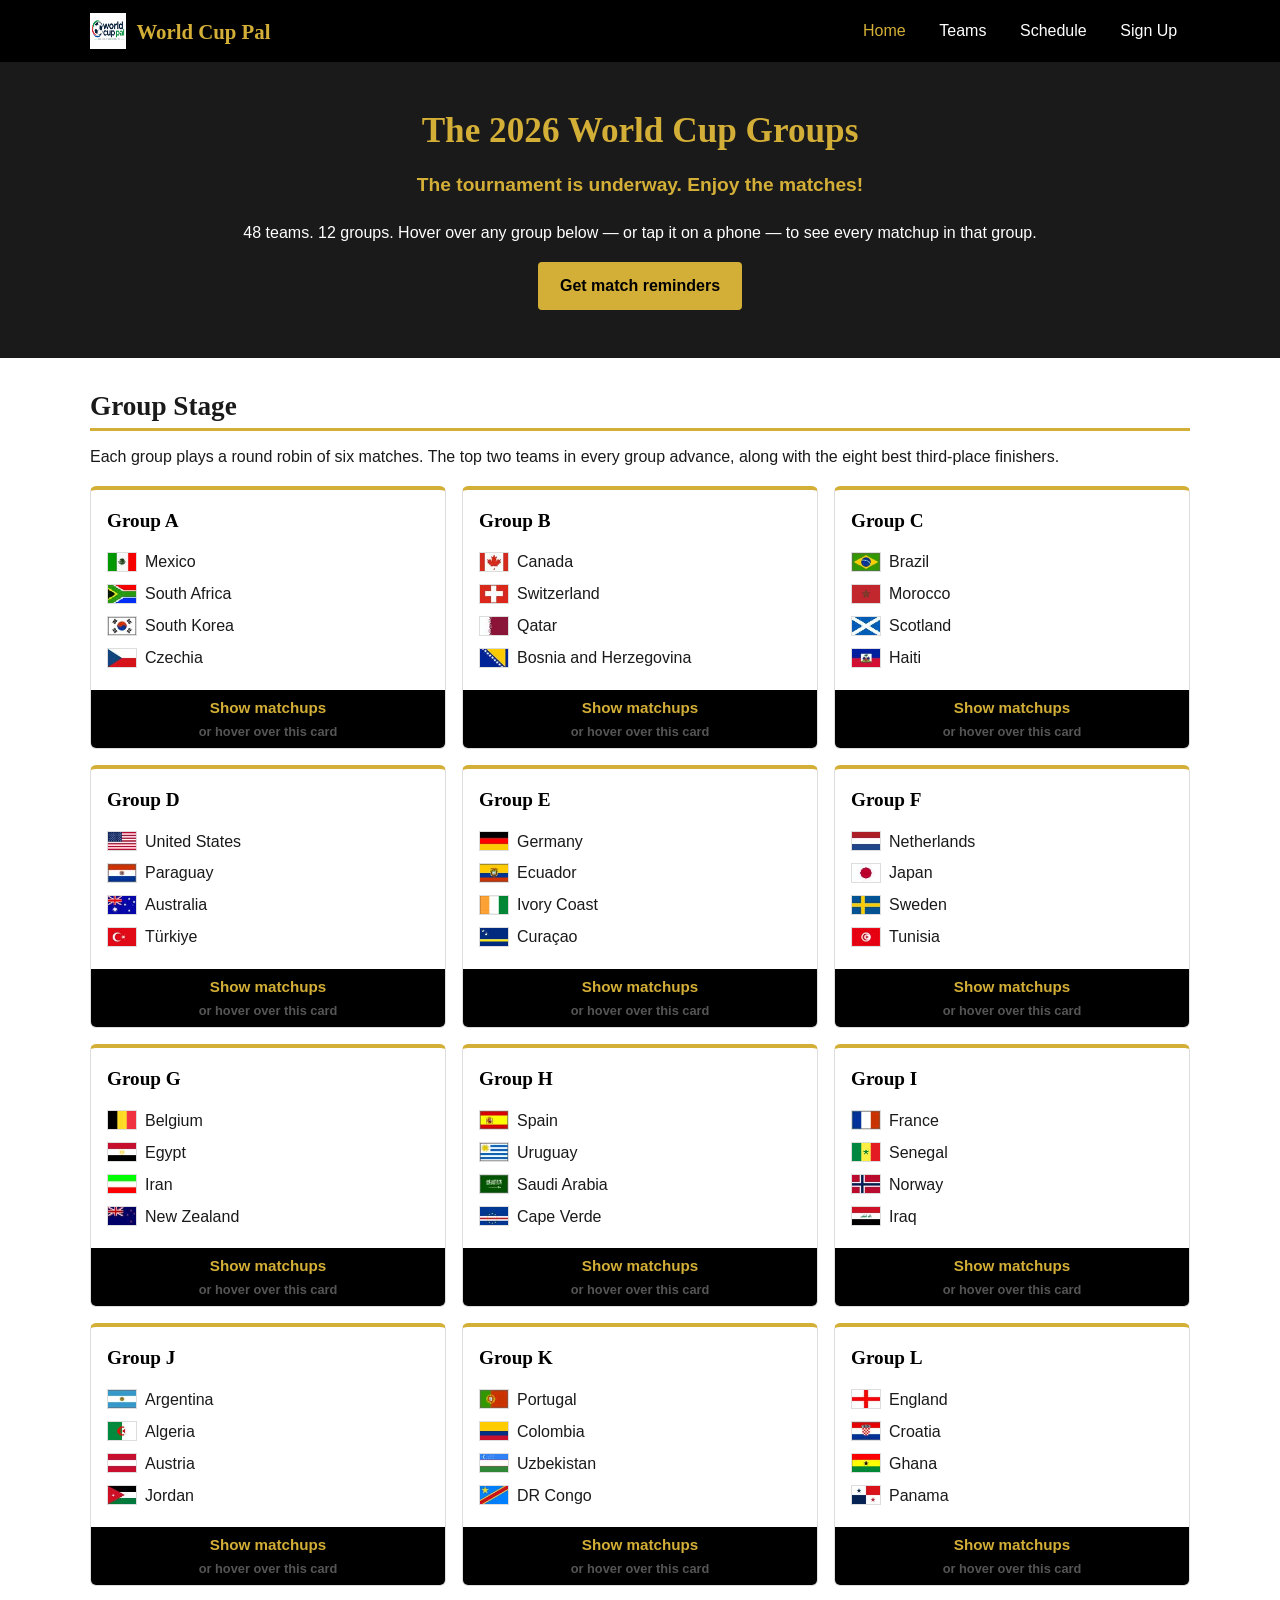
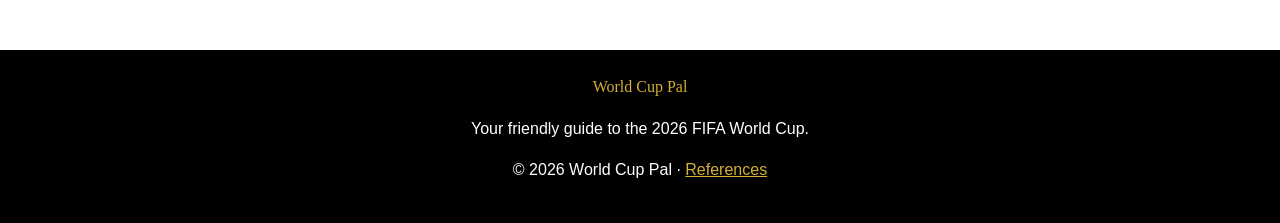
==== project/index.html @ 381a29b5 "took forever to get this to work" ====
<!DOCTYPE html>
<html lang="en">
<head>
  <meta charset="UTF-8">
  <meta name="viewport" content="width=device-width, initial-scale=1.0">
  <meta name="description" content="World Cup Pal is a friendly guide to the 2026 FIFA World Cup. Browse all 12 groups and hover over any group to see its matchups.">
  <meta name="author" content="Sam Tuala">
  <title>World Cup Pal | 2026 FIFA World Cup Groups</title>
  <link rel="icon" href="images/logo.jpg" type="image/svg+xml">
  <link rel="stylesheet" href="styles/main.css">
  <script src="scripts/main.js" defer></script>
  <script src="scripts/home.js" defer></script>
  <script src="scripts/groups.js" defer></script>
</head>
<body>
  <a class="skip-link" href="#main">Skip to main content</a>

  <header class="site-header">
    <div class="container header-inner">
      <a class="brand" href="index.html">
        <img src="images/logo.jpg" alt="" width="36" height="36">
        World Cup Pal
      </a>
      <button id="nav-toggle" class="nav-toggle" aria-label="Toggle navigation" aria-expanded="false" aria-controls="nav-menu">&#9776;</button>
      <nav class="main-nav" aria-label="Main">
        <ul id="nav-menu" class="nav-menu">
          <li><a href="index.html" class="active">Home</a></li>
          <li><a href="teams.html">Teams</a></li>
          <li><a href="schedule.html">Schedule</a></li>
          <li><a href="signup.html">Sign Up</a></li>
        </ul>
      </nav>
    </div>
  </header>

  <main id="main">
    <section class="hero">
      <div class="container">
        <h1>The 2026 World Cup Groups</h1>
        <p id="countdown" class="countdown">Counting down to kickoff&hellip;</p>
        <p>48 teams. 12 groups. Hover over any group below &mdash; or tap it on a phone &mdash; to see
          every matchup in that group.</p>
        <a class="btn" href="signup.html">Get match reminders</a>
      </div>
    </section>

    <section class="section">
      <div class="container">
        <h2>Group Stage</h2>
        <p>Each group plays a round robin of six matches. The top two teams in every
          group advance, along with the eight best third-place finishers.</p>
        <div id="group-grid" class="group-grid"></div>
      </div>
    </section>
  </main>

  <footer class="site-footer">
    <div class="container">
      <p class="tagline">World Cup Pal</p>
      <p>Your friendly guide to the 2026 FIFA World Cup.</p>
      <p>&copy; <span id="year"></span> World Cup Pal &middot; <a href="references.html">References</a></p>
    </div>
  </footer>
</body>
</html>
---- project/styles/main.css ----
/* ==========================================================================
   World Cup Pal - Main Stylesheet
   Color schema: Black #000000, Gold #d4af37, White #ffffff (+ neutral grays)
   Fonts: Georgia (headings), Arial (body)
   Mobile-first with breakpoints for landscape and larger screens.
   ========================================================================== */

:root {
  --black: #000000;
  --dark: #1a1a1a;
  --gold: #d4af37;
  --gold-dark: #b9962b;
  --white: #ffffff;
  --light: #f4f4f4;
  --gray: #555555;
  --border: #dddddd;
}

* {
  box-sizing: border-box;
  margin: 0;
  padding: 0;
}

body {
  font-family: Arial, Helvetica, sans-serif;
  color: var(--dark);
  background-color: var(--white);
  line-height: 1.6;
}

h1, h2, h3 {
  font-family: Georgia, "Times New Roman", serif;
  line-height: 1.2;
  margin-bottom: 0.5em;
}

h1 { font-size: 1.8rem; }
h2 { font-size: 1.4rem; }
h3 { font-size: 1.1rem; }

p { margin-bottom: 1em; }

a { color: var(--gold-dark); }

img { max-width: 100%; display: block; }

/* Accessibility: skip link */
.skip-link {
  position: absolute;
  left: -999px;
  top: 0;
  background: var(--gold);
  color: var(--black);
  padding: 0.5em 1em;
  z-index: 200;
}
.skip-link:focus { left: 0; }

/* Layout helper */
.container {
  width: 90%;
  max-width: 1100px;
  margin: 0 auto;
}

/* ===== Header & Navigation ===== */
.site-header {
  background-color: var(--black);
  color: var(--white);
}

.header-inner {
  display: flex;
  flex-wrap: wrap;
  align-items: center;
  justify-content: space-between;
  padding: 0.75em 0;
}

.brand {
  display: flex;
  align-items: center;
  gap: 0.5em;
  color: var(--gold);
  font-family: Georgia, serif;
  font-size: 1.3rem;
  font-weight: bold;
  text-decoration: none;
}

.brand img { width: 36px; height: 36px; }

.nav-toggle {
  background: none;
  border: 2px solid var(--gold);
  color: var(--gold);
  font-size: 1.2rem;
  padding: 0.2em 0.6em;
  cursor: pointer;
  border-radius: 4px;
}

.main-nav { width: 100%; }

.nav-menu {
  list-style: none;
  width: 100%;
  display: none;
}

.nav-menu.open { display: block; }

.nav-menu li { border-top: 1px solid var(--dark); }

.nav-menu a {
  display: block;
  color: var(--white);
  text-decoration: none;
  padding: 0.7em 0.2em;
}

.nav-menu a:hover,
.nav-menu a.active {
  color: var(--gold);
}

/* ===== Hero ===== */
.hero {
  background-color: var(--dark);
  color: var(--white);
  text-align: center;
  padding: 2em 0;
}

.hero h1 { color: var(--gold); }

.countdown {
  font-size: 1.2rem;
  font-weight: bold;
  margin: 0.5em 0 1em;
  color: var(--gold);
}

/* ===== Buttons ===== */
.btn {
  display: inline-block;
  background-color: var(--gold);
  color: var(--black);
  font-weight: bold;
  text-decoration: none;
  padding: 0.7em 1.4em;
  border: none;
  border-radius: 4px;
  cursor: pointer;
  font-size: 1rem;
}

.btn:hover { background-color: var(--gold-dark); }

/* ===== Generic content sections ===== */
.section { padding: 2em 0; }

.section h2 {
  border-bottom: 3px solid var(--gold);
  padding-bottom: 0.2em;
}

/* ===== Card grid (home features, venues) ===== */
.cards {
  display: grid;
  grid-template-columns: 1fr;
  gap: 1.2em;
  margin-top: 1em;
}

.card {
  border: 1px solid var(--border);
  border-radius: 6px;
  overflow: hidden;
  background-color: var(--white);
}

.card img { width: 100%; }

.card-body { padding: 1em; }

.card h3 { color: var(--black); }

/* ===== Groups grid (home) ===== */
.group-grid {
  display: grid;
  grid-template-columns: 1fr;
  gap: 1em;
  margin-top: 1em;
}

.group-card {
  border: 1px solid var(--border);
  border-top: 4px solid var(--gold);
  border-radius: 6px;
  background-color: var(--white);
  overflow: hidden;
}

.group-head { padding: 1em; }

.group-letter {
  display: block;
  font-family: Georgia, serif;
  font-weight: bold;
  font-size: 1.2rem;
  color: var(--black);
  margin-bottom: 0.5em;
}

.group-teams { list-style: none; }

.group-teams li {
  display: flex;
  align-items: center;
  gap: 0.5em;
  padding: 0.2em 0;
}

.group-teams img {
  width: 30px;
  height: 20px;
  border: 1px solid var(--border);
  flex-shrink: 0;
}

.hint {
  display: block;
  color: var(--gray);
  font-size: 0.8rem;
  margin-top: 0.6em;
}

.matchups-toggle {
  width: 100%;
  background-color: var(--black);
  color: var(--gold);
  border: none;
  padding: 0.6em;
  cursor: pointer;
  font-size: 0.95rem;
  font-weight: bold;
}

.matchups-toggle:hover { background-color: var(--dark); }

.group-matchups {
  max-height: 0;
  overflow: hidden;
  transition: max-height 0.3s ease;
  background-color: var(--light);
}

.group-card:hover .group-matchups,
.group-card:focus-within .group-matchups,
.group-card.open .group-matchups {
  max-height: 420px;
}

.group-matchups h3 {
  color: var(--black);
  padding: 0.8em 1em 0;
}

.group-matchups ul {
  list-style: none;
  padding: 0 1em 1em;
}

.group-matchups li {
  padding: 0.3em 0;
  border-bottom: 1px solid var(--border);
}

.group-matchups li:last-child { border-bottom: none; }

/* ===== Teams page ===== */
.controls {
  display: flex;
  flex-wrap: wrap;
  gap: 1em;
  align-items: flex-end;
  margin: 1em 0;
}

.control-group { display: flex; flex-direction: column; }

.control-group label { font-weight: bold; margin-bottom: 0.3em; }

.controls select,
.controls input {
  padding: 0.5em;
  border: 1px solid var(--border);
  border-radius: 4px;
  font-size: 1rem;
}

.result-count { color: var(--gray); margin: 0.5em 0; }

.team-grid {
  display: grid;
  grid-template-columns: 1fr 1fr;
  gap: 1em;
}

.team-card {
  border: 1px solid var(--border);
  border-radius: 6px;
  padding: 1em;
  text-align: center;
  background-color: var(--white);
}

.team-card img {
  width: 60px;
  height: 40px;
  margin: 0 auto 0.5em;
  border: 1px solid var(--border);
}

.team-card h3 { color: var(--black); margin-bottom: 0.2em; }

.team-card .group-tag { color: var(--gray); font-size: 0.9rem; }

.fav-btn {
  margin-top: 0.6em;
  background-color: var(--white);
  border: 2px solid var(--gold);
  color: var(--gold-dark);
  border-radius: 4px;
  padding: 0.4em 0.8em;
  cursor: pointer;
  font-size: 0.9rem;
}

.fav-btn.is-fav {
  background-color: var(--gold);
  color: var(--black);
}

/* ===== Schedule table ===== */
.schedule-table {
  width: 100%;
  border-collapse: collapse;
  margin-top: 1em;
}

.schedule-table caption {
  text-align: left;
  font-style: italic;
  color: var(--gray);
  margin-bottom: 0.5em;
}

.schedule-table th,
.schedule-table td {
  border: 1px solid var(--border);
  padding: 0.6em;
  text-align: left;
}

.schedule-table th {
  background-color: var(--black);
  color: var(--gold);
}

.schedule-table tr:nth-child(even) td { background-color: var(--light); }

/* ===== Form ===== */
.form-card {
  background-color: var(--light);
  border: 1px solid var(--border);
  border-radius: 6px;
  padding: 1.2em;
  margin-top: 1em;
}

fieldset {
  border: 1px solid var(--border);
  border-radius: 4px;
  padding: 1em;
  margin-bottom: 1em;
}

legend {
  font-family: Georgia, serif;
  font-weight: bold;
  padding: 0 0.4em;
}

.field { margin-bottom: 1em; }

.field label { display: block; font-weight: bold; margin-bottom: 0.3em; }

.field-legend {
  display: block;
  font-weight: bold;
  margin-bottom: 0.4em;
}

.form-actions { margin-top: 1em; }

.field input,
.field select,
.field textarea {
  width: 100%;
  padding: 0.6em;
  border: 1px solid var(--border);
  border-radius: 4px;
  font-size: 1rem;
  font-family: Arial, sans-serif;
}

.choice { font-weight: normal; display: flex; align-items: center; gap: 0.4em; }

.required { color: #b22234; }

/* ===== Confirmation panel ===== */
.confirm-panel {
  background-color: var(--light);
  border-left: 5px solid var(--gold);
  border-radius: 4px;
  padding: 1.2em;
  margin-top: 1em;
}

.confirm-panel dt { font-weight: bold; }
.confirm-panel dd { margin: 0 0 0.6em; }

/* ===== Footer ===== */
.site-footer {
  background-color: var(--black);
  color: var(--white);
  text-align: center;
  padding: 1.5em 0;
  margin-top: 2em;
}

.site-footer a { color: var(--gold); }

.site-footer .tagline { color: var(--gold); font-family: Georgia, serif; }

/* ==========================================================================
   Responsive: landscape phones and up
   ========================================================================== */
@media (min-width: 600px) {
  h1 { font-size: 2.2rem; }
  h2 { font-size: 1.7rem; }

  .nav-toggle { display: none; }

  .main-nav { width: auto; }

  .nav-menu {
    display: flex;
    width: auto;
    gap: 0.5em;
  }

  .nav-menu li { border-top: none; }

  .nav-menu a { padding: 0.4em 0.8em; }

  .cards { grid-template-columns: 1fr 1fr; }

  .group-grid { grid-template-columns: 1fr 1fr; }

  .team-grid { grid-template-columns: 1fr 1fr 1fr; }
}

/* Larger screens */
@media (min-width: 1000px) {
  .cards { grid-template-columns: 1fr 1fr 1fr; }

  .group-grid { grid-template-columns: 1fr 1fr 1fr; }

  .team-grid { grid-template-columns: repeat(4, 1fr); }

  .hero { padding: 3em 0; }
}
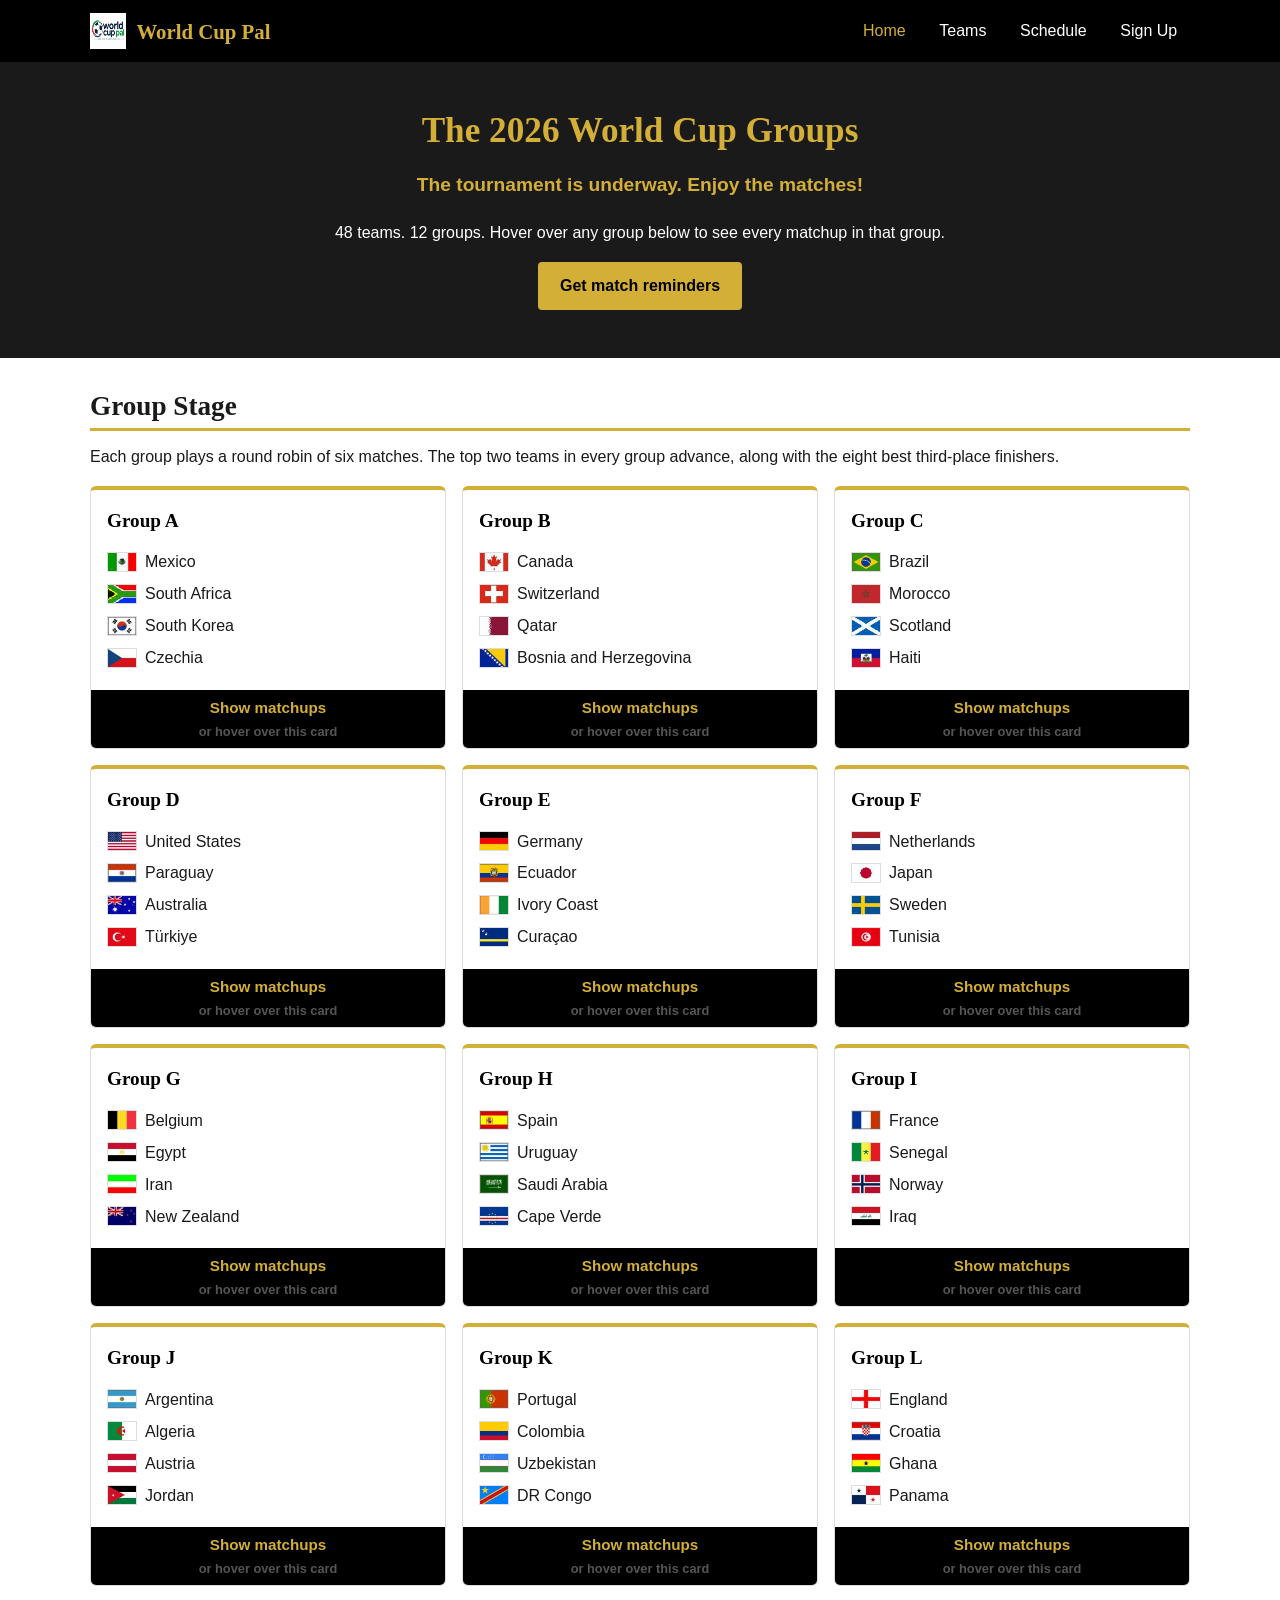
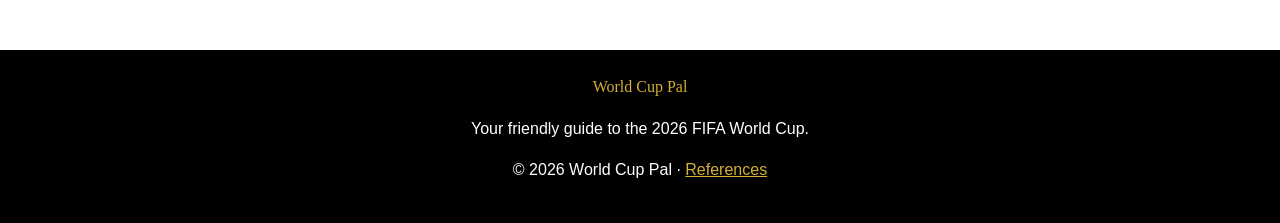
==== commit 5259c683: "spelling corrections" ====
--- a/project/index.html
+++ b/project/index.html
@@ -38,7 +38,7 @@
       <div class="container">
         <h1>The 2026 World Cup Groups</h1>
         <p id="countdown" class="countdown">Counting down to kickoff&hellip;</p>
-        <p>48 teams. 12 groups. Hover over any group below &mdash; or tap it on a phone &mdash; to see
+        <p>48 teams. 12 groups. Hover over any group below to see
           every matchup in that group.</p>
         <a class="btn" href="signup.html">Get match reminders</a>
       </div>
--- a/project/styles/main.css
+++ b/project/styles/main.css
@@ -1,10 +1,3 @@
-/* ==========================================================================
-   World Cup Pal - Main Stylesheet
-   Color schema: Black #000000, Gold #d4af37, White #ffffff (+ neutral grays)
-   Fonts: Georgia (headings), Arial (body)
-   Mobile-first with breakpoints for landscape and larger screens.
-   ========================================================================== */
-
 :root {
   --black: #000000;
   --dark: #1a1a1a;
@@ -64,7 +57,7 @@
   margin: 0 auto;
 }
 
-/* ===== Header & Navigation ===== */
+/* Header & Navigation  */
 .site-header {
   background-color: var(--black);
   color: var(--white);
@@ -125,7 +118,7 @@
   color: var(--gold);
 }
 
-/* ===== Hero ===== */
+/* Hero */
 .hero {
   background-color: var(--dark);
   color: var(--white);
@@ -142,7 +135,7 @@
   color: var(--gold);
 }
 
-/* ===== Buttons ===== */
+/* Buttons  */
 .btn {
   display: inline-block;
   background-color: var(--gold);
@@ -158,7 +151,7 @@
 
 .btn:hover { background-color: var(--gold-dark); }
 
-/* ===== Generic content sections ===== */
+/* Generic content sections */
 .section { padding: 2em 0; }
 
 .section h2 {
@@ -166,7 +159,7 @@
   padding-bottom: 0.2em;
 }
 
-/* ===== Card grid (home features, venues) ===== */
+/* Card grid  */
 .cards {
   display: grid;
   grid-template-columns: 1fr;
@@ -187,7 +180,7 @@
 
 .card h3 { color: var(--black); }
 
-/* ===== Groups grid (home) ===== */
+/* Groups grid */
 .group-grid {
   display: grid;
   grid-template-columns: 1fr;
@@ -280,7 +273,7 @@
 
 .group-matchups li:last-child { border-bottom: none; }
 
-/* ===== Teams page ===== */
+/*  Teams page */
 .controls {
   display: flex;
   flex-wrap: wrap;
@@ -344,7 +337,7 @@
   color: var(--black);
 }
 
-/* ===== Schedule table ===== */
+/* Schedule table  */
 .schedule-table {
   width: 100%;
   border-collapse: collapse;
@@ -372,7 +365,7 @@
 
 .schedule-table tr:nth-child(even) td { background-color: var(--light); }
 
-/* ===== Form ===== */
+/*  Form */
 .form-card {
   background-color: var(--light);
   border: 1px solid var(--border);
@@ -421,7 +414,7 @@
 
 .required { color: #b22234; }
 
-/* ===== Confirmation panel ===== */
+/* Confirmation panel */
 .confirm-panel {
   background-color: var(--light);
   border-left: 5px solid var(--gold);
@@ -433,7 +426,7 @@
 .confirm-panel dt { font-weight: bold; }
 .confirm-panel dd { margin: 0 0 0.6em; }
 
-/* ===== Footer ===== */
+/* Footer */
 .site-footer {
   background-color: var(--black);
   color: var(--white);
@@ -446,9 +439,7 @@
 
 .site-footer .tagline { color: var(--gold); font-family: Georgia, serif; }
 
-/* ==========================================================================
-   Responsive: landscape phones and up
-   ========================================================================== */
+/*  phones */
 @media (min-width: 600px) {
   h1 { font-size: 2.2rem; }
   h2 { font-size: 1.7rem; }
@@ -474,7 +465,7 @@
   .team-grid { grid-template-columns: 1fr 1fr 1fr; }
 }
 
-/* Larger screens */
+/* Large screen */
 @media (min-width: 1000px) {
   .cards { grid-template-columns: 1fr 1fr 1fr; }
 
